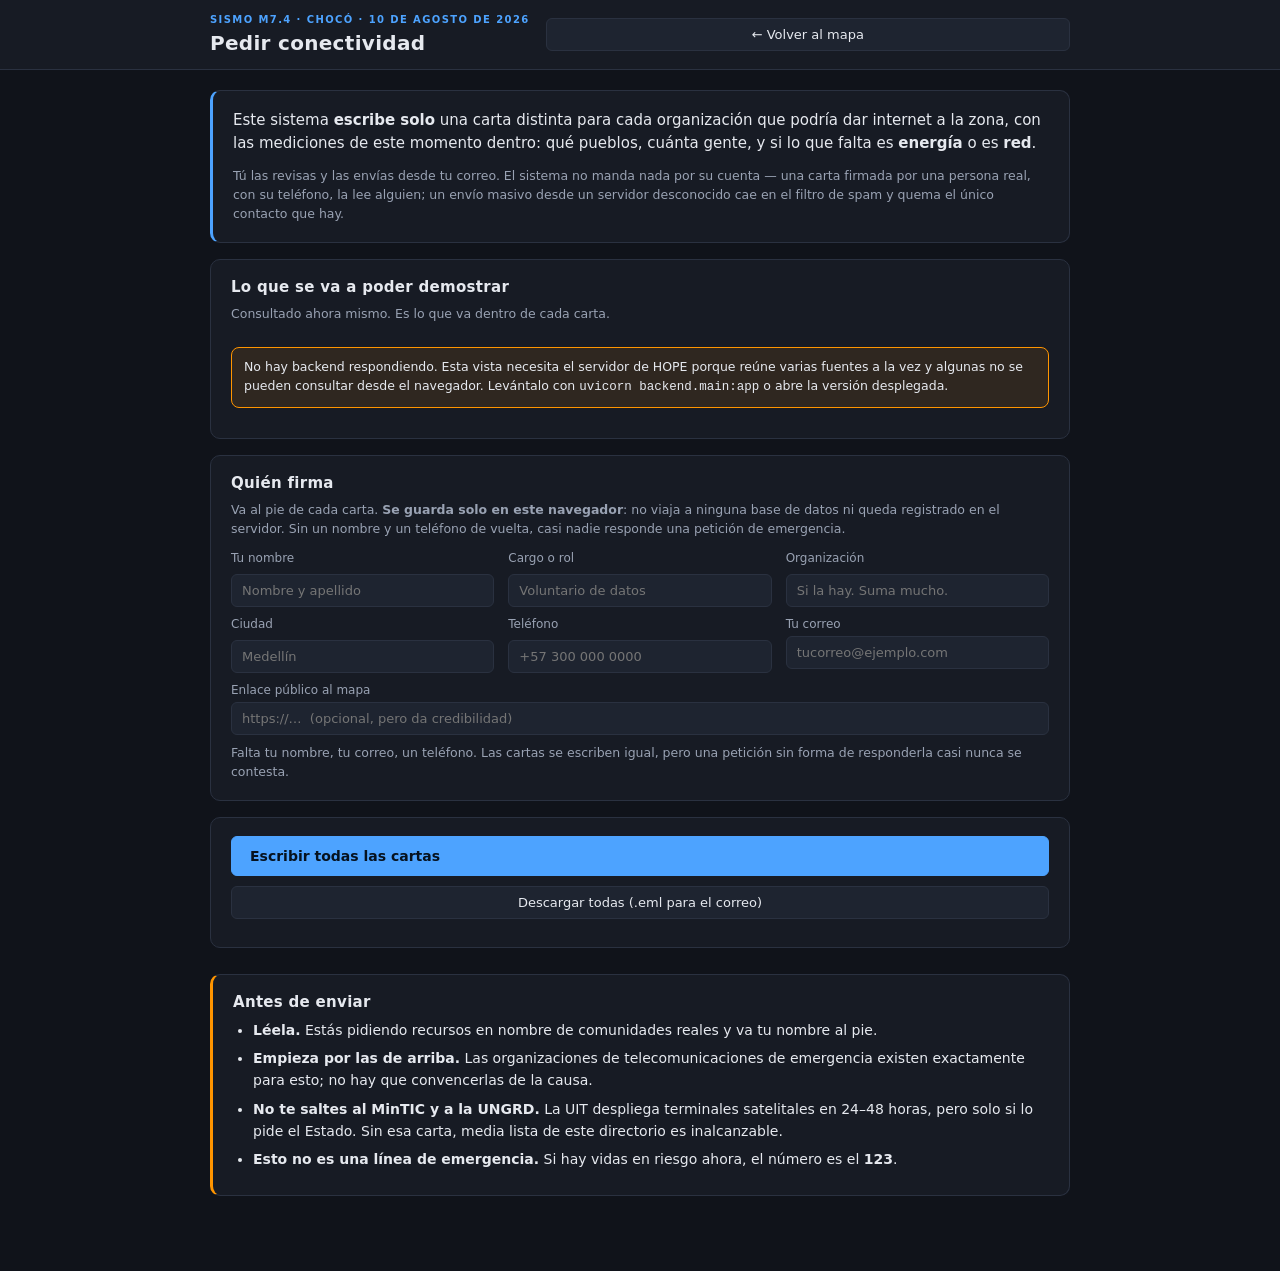
==== web/enlaces.html @ f018410a "Del departamento al pueblo: 23 zonas que nadie habia medido La granularidad maxima era el departamen" ====
<!DOCTYPE html>
<html lang="es">
<head>
  <meta charset="utf-8" />
  <meta name="viewport" content="width=device-width, initial-scale=1" />
  <title>HOPE — Pedir conectividad · Sismo M7.4 Chocó</title>
  <meta name="description" content="Redacta automáticamente las peticiones de internet de emergencia a operadores, satélite y organismos humanitarios, con los datos medidos del sismo dentro." />
  <link rel="stylesheet" href="style.css" />
  <link rel="stylesheet" href="enlaces.css" />
</head>
<body class="pagina-enlaces">

<header class="cabecera">
  <div class="cabecera-in">
    <div>
      <p class="sobrelinea">SISMO M7.4 · CHOCÓ · 10 DE AGOSTO DE 2026</p>
      <h1>Pedir conectividad</h1>
    </div>
    <a class="btn btn-sec" href="index.html">← Volver al mapa</a>
  </div>
</header>

<main class="envoltura">

  <!-- ═══ Qué es esto, en una frase ═══ -->
  <section class="tarjeta intro">
    <p class="grande">Este sistema <strong>escribe solo</strong> una carta distinta
      para cada organización que podría dar internet a la zona, con las
      mediciones de este momento dentro: qué pueblos, cuánta gente, y si lo que
      falta es <strong>energía</strong> o es <strong>red</strong>.</p>
    <p class="hint">Tú las revisas y las envías desde tu correo. El sistema no
      manda nada por su cuenta — una carta firmada por una persona real, con su
      teléfono, la lee alguien; un envío masivo desde un servidor desconocido
      cae en el filtro de spam y quema el único contacto que hay.</p>
  </section>

  <!-- ═══ La evidencia en vivo ═══ -->
  <section class="tarjeta">
    <h2>Lo que se va a poder demostrar</h2>
    <p class="hint">Consultado ahora mismo. Es lo que va dentro de cada carta.</p>
    <div id="evidencia" class="evidencia">
      <p class="cargando">Midiendo…</p>
    </div>
    <div id="evidencia-fallos"></div>
  </section>

  <!-- ═══ Quién firma ═══ -->
  <section class="tarjeta">
    <h2>Quién firma</h2>
    <p class="hint">Va al pie de cada carta. <strong>Se guarda solo en este
      navegador</strong>: no viaja a ninguna base de datos ni queda registrado en
      el servidor. Sin un nombre y un teléfono de vuelta, casi nadie responde
      una petición de emergencia.</p>
    <form id="form-remitente" class="rejilla">
      <label>Tu nombre <input name="nombre" type="text" maxlength="120" placeholder="Nombre y apellido" /></label>
      <label>Cargo o rol <input name="cargo" type="text" maxlength="120" placeholder="Voluntario de datos" /></label>
      <label>Organización <input name="organizacion" type="text" maxlength="160" placeholder="Si la hay. Suma mucho." /></label>
      <label>Ciudad <input name="ciudad" type="text" maxlength="120" placeholder="Medellín" /></label>
      <label>Teléfono <input name="telefono" type="text" maxlength="60" placeholder="+57 300 000 0000" /></label>
      <label>Tu correo <input name="correo" type="email" maxlength="160" placeholder="tucorreo@ejemplo.com" /></label>
      <label class="ancho">Enlace público al mapa
        <input name="url_mapa" type="url" maxlength="300" placeholder="https://…  (opcional, pero da credibilidad)" />
      </label>
    </form>
    <p class="hint" id="aviso-firma"></p>
  </section>

  <!-- ═══ Acciones ═══ -->
  <section class="tarjeta acciones-barra">
    <button id="btn-generar" class="btn btn-primario btn-grande">
      Escribir todas las cartas
    </button>
    <button id="btn-zip" class="btn btn-sec" disabled>
      Descargar todas (.eml para el correo)
    </button>
    <p class="hint" id="estado-generar"></p>
  </section>

  <!-- ═══ Las cartas, por grupo ═══ -->
  <div id="grupos"></div>

  <section class="tarjeta nota-final">
    <h2>Antes de enviar</h2>
    <ul>
      <li><strong>Léela.</strong> Estás pidiendo recursos en nombre de
        comunidades reales y va tu nombre al pie.</li>
      <li><strong>Empieza por las de arriba.</strong> Las organizaciones de
        telecomunicaciones de emergencia existen exactamente para esto; no hay
        que convencerlas de la causa.</li>
      <li><strong>No te saltes al MinTIC y a la UNGRD.</strong> La UIT despliega
        terminales satelitales en 24–48 horas, pero solo si lo pide el Estado.
        Sin esa carta, media lista de este directorio es inalcanzable.</li>
      <li><strong>Esto no es una línea de emergencia.</strong> Si hay vidas en
        riesgo ahora, el número es el <strong>123</strong>.</li>
    </ul>
  </section>

</main>

<div id="toast" class="toast" hidden></div>

<script src="enlaces.js"></script>
</body>
</html>
---- web/style.css ----
:root {
  --bg: #10131a;
  --bg-2: #171b24;
  --bg-3: #1e2430;
  --linea: #2a3140;
  --texto: #e6e9ef;
  --texto-2: #99a2b3;
  --acento: #4da3ff;
  --critica: #ff3b30;
  --alta: #ff9500;
  --media: #ffd60a;
  --baja: #34c759;
  --peligro: #ff453a;
  --panel-w: 380px;
}

* { box-sizing: border-box; }

html, body {
  margin: 0;
  height: 100%;
  font-family: system-ui, -apple-system, "Segoe UI", Roboto, sans-serif;
  font-size: 14px;
  background: var(--bg);
  color: var(--texto);
}

#mapa {
  position: absolute;
  inset: 0 0 0 var(--panel-w);
  background: var(--bg);
}
body.panel-plegado #mapa { left: 0; }
body.modo-agregar #mapa { cursor: crosshair; }

/* ── Panel ───────────────────────────────────────────────── */
#panel {
  position: absolute;
  top: 0; left: 0; bottom: 0;
  width: var(--panel-w);
  background: var(--bg-2);
  border-right: 1px solid var(--linea);
  display: flex;
  flex-direction: column;
  z-index: 1000;
  transition: transform .18s ease;
}
body.panel-plegado #panel { transform: translateX(calc(-1 * var(--panel-w) + 26px)); }
body.panel-plegado .panel-body,
body.panel-plegado .panel-head h1 { opacity: 0; pointer-events: none; }

.panel-head {
  display: flex;
  align-items: center;
  justify-content: space-between;
  padding: 14px 12px 12px 16px;
  border-bottom: 1px solid var(--linea);
  flex: 0 0 auto;
}
.panel-head h1 { font-size: 17px; margin: 0; letter-spacing: .5px; transition: opacity .18s; }
.panel-head h1 .sub { font-size: 11px; color: var(--texto-2); font-weight: 400; letter-spacing: 0; }
#btn-plegar {
  background: var(--bg-3); color: var(--texto-2); border: 1px solid var(--linea);
  border-radius: 6px; width: 24px; height: 24px; cursor: pointer; line-height: 1;
}
#btn-plegar:hover { color: var(--texto); }
body.panel-plegado #btn-plegar { transform: rotate(180deg); }
#btn-ayuda {
  background: transparent; color: var(--texto-2); border: 1px solid var(--linea);
  border-radius: 50%; width: 24px; height: 24px; cursor: pointer; font-weight: 700;
  margin-left: auto;
}
#btn-ayuda:hover { color: var(--texto); border-color: var(--acento); }

.panel-body { overflow-y: auto; padding: 0 16px 24px; flex: 1 1 auto; transition: opacity .18s; }

.bloque { padding: 16px 0; border-bottom: 1px solid var(--linea); }
.bloque:last-child { border-bottom: 0; }
.bloque h2 { font-size: 11px; text-transform: uppercase; letter-spacing: 1px; color: var(--texto-2); margin: 0 0 10px; }
.bloque-head { display: flex; align-items: baseline; justify-content: space-between; }

/* ── Aviso de coordinación ───────────────────────────────── */
.aviso {
  margin-top: 14px;
  background: rgba(255, 149, 0, .1);
  border: 1px solid rgba(255, 149, 0, .35);
  border-left-width: 3px;
  border-radius: 6px;
  padding: 10px 12px;
  font-size: 12px;
  line-height: 1.5;
  color: #ffd9a8;
}
.aviso a { color: var(--acento); display: inline-block; margin-top: 4px; }
.aviso-inline {
  background: rgba(255, 149, 0, .1);
  border-left: 3px solid var(--alta);
  padding: 10px 12px; border-radius: 4px; font-size: 13px;
}

/* ── Ficha del evento ────────────────────────────────────── */
.ficha { margin: 0; display: grid; grid-template-columns: auto 1fr; gap: 5px 12px; font-size: 13px; }
.ficha dt { color: var(--texto-2); }
.ficha dd { margin: 0; text-align: right; font-variant-numeric: tabular-nums; }
.ficha dd.destacado { color: var(--critica); font-weight: 600; }
.fuente { font-size: 11px; color: var(--texto-2); margin: 10px 0 0; line-height: 1.5; }
.fuente a { color: var(--acento); }

/* ── Capas ───────────────────────────────────────────────── */
.capa {
  display: flex; align-items: center; gap: 9px;
  padding: 6px 0; font-size: 13px; cursor: pointer;
}
.capa input { accent-color: var(--acento); cursor: pointer; margin: 0; }
.capa .muestra { width: 14px; height: 14px; border-radius: 3px; flex: 0 0 auto; }
.capa .cuenta { margin-left: auto; color: var(--texto-2); font-size: 11px; font-variant-numeric: tabular-nums; }
.estado { font-size: 11px; color: var(--texto-2); margin-top: 8px; line-height: 1.5; }
.estado .err { color: var(--alta); }

/* ── Botones ─────────────────────────────────────────────── */
.btn {
  font: inherit; font-size: 13px; border-radius: 6px; padding: 8px 12px;
  cursor: pointer; border: 1px solid var(--linea); background: var(--bg-3);
  color: var(--texto); display: inline-flex; align-items: center; gap: 7px;
  justify-content: center;
}
.btn:hover { border-color: #3d4657; }
.btn-primario { background: var(--acento); border-color: var(--acento); color: #06121f; font-weight: 600; }
.btn-primario:hover { background: #6cb4ff; border-color: #6cb4ff; }
.btn-peligro { color: var(--peligro); border-color: rgba(255, 69, 58, .4); background: rgba(255, 69, 58, .08); }
.btn-sec { flex: 1 1 auto; }
#btn-nuevo { width: 100%; }
body.modo-agregar #btn-nuevo { background: var(--alta); border-color: var(--alta); }
.dot { width: 7px; height: 7px; border-radius: 50%; background: currentColor; }

.hint { font-size: 11px; color: var(--texto-2); margin: 8px 0 0; line-height: 1.5; }
.check { display: flex; align-items: center; gap: 8px; font-size: 12px; color: var(--texto-2); margin-top: 8px; cursor: pointer; }
.check input { accent-color: var(--acento); }

/* ── Filtros ─────────────────────────────────────────────── */
.filtros { display: grid; grid-template-columns: repeat(3, 1fr); gap: 8px; margin: 12px 0 10px; }
.filtros label, #form-reporte label { font-size: 11px; color: var(--texto-2); display: block; }
select, input[type="text"], input[type="number"], textarea {
  width: 100%; margin-top: 4px; font: inherit; font-size: 13px;
  background: var(--bg-3); color: var(--texto);
  border: 1px solid var(--linea); border-radius: 6px; padding: 6px 8px;
}
textarea { resize: vertical; }
select:focus, input:focus, textarea:focus { outline: 1px solid var(--acento); border-color: var(--acento); }

/* ── Lista de reportes ───────────────────────────────────── */
.lista { list-style: none; margin: 0; padding: 0; max-height: 320px; overflow-y: auto; }
.lista li {
  padding: 8px 10px; border: 1px solid var(--linea); border-radius: 6px;
  margin-bottom: 6px; cursor: pointer; background: var(--bg-3); font-size: 12px;
  border-left-width: 3px;
}
.lista li:hover { border-color: #3d4657; }
.lista .fila { display: flex; justify-content: space-between; gap: 8px; align-items: baseline; }
.lista .tit { font-weight: 600; color: var(--texto); }
.lista .met { color: var(--texto-2); font-size: 11px; }
.lista .desc {
  color: var(--texto-2); margin-top: 3px;
  display: -webkit-box; -webkit-line-clamp: 2; -webkit-box-orient: vertical; overflow: hidden;
}
.vacio { color: var(--texto-2); font-size: 12px; padding: 14px 0; text-align: center; }

.pill {
  background: var(--bg-3); border: 1px solid var(--linea); border-radius: 20px;
  padding: 1px 8px; font-size: 11px; color: var(--texto-2); font-variant-numeric: tabular-nums;
}
.badge { font-size: 10px; color: var(--texto-2); text-transform: uppercase; letter-spacing: .5px; }
.badge.api { color: var(--baja); }
.badge.local { color: var(--media); }

.acciones { display: grid; grid-template-columns: 1fr 1fr; gap: 8px; margin-top: 12px; }
.acciones .btn { white-space: nowrap; padding: 8px 6px; }
.acciones label.btn { grid-column: 1 / -1; }   /* importar ocupa la fila entera */

/* ── Acciones principales ────────────────────────────────── */
.acciones-principales { display: grid; gap: 8px; }
.orientacion {
  background: rgba(77, 163, 255, .08); border-left: 3px solid var(--acento);
  padding: 10px 12px; border-radius: 4px;
}
.orientacion h2 { margin-bottom: 4px; color: var(--texto); font-size: 13px; text-transform: none; letter-spacing: 0; }
.orientacion p { margin: 0; color: var(--texto-2); font-size: 12px; line-height: 1.45; }
.btn-grande {
  display: grid; grid-template-columns: auto 1fr; gap: 12px;
  align-items: center; text-align: left; padding: 12px 14px; width: 100%;
}
.btn-grande .ico { font-size: 22px; line-height: 1; }
.btn-grande b { display: block; font-size: 14px; }
.btn-grande small { display: block; color: var(--texto-2); font-size: 11px; margin-top: 2px; }
.btn-necesita { border-color: rgba(255, 59, 48, .5); background: rgba(255, 59, 48, .1); }
.btn-necesita:hover, .btn-necesita.activo { background: rgba(255, 59, 48, .22); border-color: var(--critica); }
.btn-aporta { border-color: rgba(52, 199, 89, .5); background: rgba(52, 199, 89, .1); }
.btn-aporta:hover, .btn-aporta.activo { background: rgba(52, 199, 89, .22); border-color: var(--baja); }
.btn-grande.activo small { color: var(--texto); }

.aviso.emergencia {
  background: rgba(255, 59, 48, .1);
  border-color: rgba(255, 59, 48, .4);
  color: #ffc9c5;
}

/* ── Guía para personas que llegan por primera vez ───────── */
.guia-rapida ol { list-style: none; padding: 0; margin: 0; display: grid; gap: 8px; }
.guia-rapida li { display: grid; grid-template-columns: 24px 1fr; gap: 8px; align-items: start; }
.guia-rapida li > span {
  width: 22px; height: 22px; border-radius: 50%; display: grid; place-items: center;
  background: var(--acento); color: #06121f; font-size: 12px; font-weight: 700;
}
.guia-rapida li p { margin: 2px 0 0; color: var(--texto-2); font-size: 12px; line-height: 1.4; }
.guia-rapida li strong { color: var(--texto); }

/* ── Resumen público ─────────────────────────────────────── */
.resumen { display: grid; gap: 4px; }
.res-fila {
  display: grid; grid-template-columns: 22px 1fr auto; gap: 8px; align-items: center;
  padding: 7px 9px; border-radius: 6px; background: var(--bg-3);
  border: 1px solid var(--linea); cursor: pointer; font-size: 13px;
}
.res-fila:hover { border-color: #3d4657; }
.res-ico { font-size: 14px; }
.res-num { color: var(--texto-2); font-size: 12px; font-variant-numeric: tabular-nums; }

.chips { display: flex; flex-wrap: wrap; gap: 6px; }
.chip {
  background: var(--bg-3); border: 1px solid var(--linea); border-radius: 20px;
  padding: 4px 10px; font-size: 12px;
}
.chip b { color: var(--baja); }

.badge.vivo { color: var(--baja); }
.badge.vivo::before { content: '● '; }
.badge.muerto { color: var(--peligro); }

/* ── Secciones plegables ─────────────────────────────────── */
.plegable summary {
  cursor: pointer; list-style: none; display: flex; align-items: center; gap: 6px;
}
.plegable summary::-webkit-details-marker { display: none; }
.plegable summary::before { content: '▸'; color: var(--texto-2); font-size: 10px; }
.plegable[open] summary::before { content: '▾'; }
.plegable summary h2 { margin: 0; }
.datos-tecnicos > .hint { margin: 12px 0 0; }
.sub-bloque { padding: 14px 0; border-bottom: 1px solid var(--linea); }
.sub-bloque:last-child { border-bottom: 0; padding-bottom: 0; }
.sub-bloque h3 { margin: 0 0 7px; font-size: 12px; color: var(--texto); }

.dos-col { display: grid; grid-template-columns: 1fr 1fr; gap: 10px; }

fieldset.privado {
  border: 1px solid var(--linea); border-radius: 8px; padding: 10px 12px 12px;
  margin: 14px 0 0; background: rgba(255, 149, 0, .05);
}
fieldset.privado legend { font-size: 11px; color: var(--texto-2); padding: 0 6px; }

.marca-aporte div {
  font-size: 19px; line-height: 1; text-align: center;
  filter: drop-shadow(0 0 3px #000) drop-shadow(0 0 6px #000);
  cursor: pointer;
}

/* ── Restaurar comunicación ──────────────────────────────── */
select.mini { width: auto; margin: 0; padding: 3px 6px; font-size: 11px; }

.prioridad .zona {
  padding: 7px 10px; border: 1px solid var(--linea); border-left-width: 3px;
  border-radius: 6px; margin-bottom: 6px; background: var(--bg-3);
  font-size: 12px; cursor: pointer;
}
.prioridad .zona:hover { border-color: #3d4657; }
.prioridad .fila { display: flex; justify-content: space-between; gap: 8px; align-items: baseline; }
.prioridad .tit { font-weight: 600; }
.prioridad .met { color: var(--texto-2); font-size: 11px; }
.hint.err { color: var(--alta); }
.energia { margin-top: 12px; }

/* Iconos pedagógicos (SVG en línea): wifi / wifi tachado / wifi con "?" para
   cortes de internet, rayo tachado para energía. Fondo oscuro fijo para que
   se lean igual sobre cualquier mapa base, claro u oscuro. */
.icono-glifo { pointer-events: none; }
.glifo-fondo {
  width: 100%; height: 100%; box-sizing: border-box;
  background: rgba(8, 11, 16, .62);
  border-radius: 50%;
  display: flex; align-items: center; justify-content: center;
  padding: 3px;
}
.marca-energia .glifo-fondo { border-radius: 7px; }
.muestra.glifo { display: inline-flex; width: 15px; height: 15px; flex: 0 0 auto; }
.muestra.glifo svg { overflow: visible; }

/* ── Leyenda ─────────────────────────────────────────────── */
.leyenda-fila { display: flex; align-items: center; gap: 8px; font-size: 12px; padding: 3px 0; color: var(--texto-2); }
.leyenda-fila .muestra { width: 13px; height: 13px; border-radius: 3px; flex: 0 0 auto; }
.leyenda-titulo { font-size: 11px; color: var(--texto-2); margin: 10px 0 4px; font-weight: 600; }
.escala-mmi { display: flex; height: 14px; border-radius: 3px; overflow: hidden; margin: 4px 0; }
.escala-mmi span { flex: 1; }
.escala-etiquetas { display: flex; justify-content: space-between; font-size: 10px; color: var(--texto-2); }

/* ── Modales ─────────────────────────────────────────────── */
.modal {
  position: fixed; inset: 0; background: rgba(6, 9, 14, .72);
  display: flex; align-items: center; justify-content: center; z-index: 2000; padding: 20px;
}
.modal[hidden] { display: none; }
.modal-caja {
  background: var(--bg-2); border: 1px solid var(--linea); border-radius: 10px;
  padding: 22px; width: min(460px, 100%); max-height: 88vh; overflow-y: auto;
}
.modal-caja h2 { margin: 0 0 4px; font-size: 16px; }
.modal-caja p { font-size: 13px; line-height: 1.55; color: var(--texto-2); }
.modal-caja p strong, .modal-caja li strong { color: var(--texto); }
.sobrelinea { color: var(--acento) !important; font-size: 10px !important; font-weight: 700; letter-spacing: 1px; margin: 0 0 6px !important; }
.bienvenida { width: min(440px, 100%); }
.pasos-bienvenida { display: grid; gap: 8px; margin: 18px 0 10px; }
.opcion-bienvenida {
  color: var(--texto); font: inherit; display: grid; grid-template-columns: auto 1fr; gap: 12px;
  align-items: center; text-align: left; padding: 12px; border-radius: 6px; cursor: pointer;
}
.opcion-bienvenida .ico { font-size: 22px; }
.opcion-bienvenida b, .opcion-bienvenida small { display: block; }
.opcion-bienvenida small { color: var(--texto-2); font-size: 11px; margin-top: 2px; line-height: 1.4; }
/* Mirar el mapa va primero y con el color de acento: es lo que hace la
   mayoría, y es lo que el mapa hace mejor. Reportar y aportar quedan como
   acciones deliberadas, no como el único camino de entrada. */
.opcion-bienvenida.mirar { border: 1px solid rgba(77, 163, 255, .6); background: rgba(77, 163, 255, .1); }
.opcion-bienvenida.necesita { border: 1px solid rgba(255, 59, 48, .6); background: rgba(255, 59, 48, .1); }
.opcion-bienvenida.aporta { border: 1px solid rgba(52, 199, 89, .6); background: rgba(52, 199, 89, .1); }
.opcion-bienvenida.necesita:hover { background: rgba(255, 59, 48, .22); }
.opcion-bienvenida.aporta:hover { background: rgba(52, 199, 89, .22); }
.bienvenida-acciones { margin-top: 14px; }
#form-reporte label { margin-top: 12px; }
.coords { font-size: 11px; color: var(--texto-2); font-variant-numeric: tabular-nums; margin: 0 0 4px; }
.pii { color: var(--alta); font-size: 10px; text-transform: uppercase; letter-spacing: .5px; }
.pub { color: #34c759; font-size: 10px; text-transform: uppercase; letter-spacing: .5px; }
.modal-acciones { display: flex; gap: 8px; margin-top: 20px; justify-content: flex-end; }
.lista-entrega { font-size: 13px; line-height: 1.6; color: var(--texto-2); padding-left: 18px; }
.lista-entrega li { margin-bottom: 8px; }

/* ── Toast ───────────────────────────────────────────────── */
.toast {
  position: fixed; bottom: 22px; left: 50%; transform: translateX(-50%);
  background: var(--bg-3); border: 1px solid var(--linea); border-radius: 8px;
  padding: 10px 16px; font-size: 13px; z-index: 3000; max-width: 70vw;
}
.toast[hidden] { display: none; }
.toast.err { border-color: rgba(255, 69, 58, .5); color: #ffb4ae; }

/* ── Elementos sobre el mapa ─────────────────────────────── */
.epicentro-icono { position: relative; }
.epicentro-icono .pulso {
  position: absolute; inset: 0; border-radius: 50%;
  border: 2px solid var(--critica); animation: pulso 2.4s ease-out infinite;
}
@keyframes pulso {
  0%   { transform: scale(.4); opacity: 1; }
  100% { transform: scale(2.6); opacity: 0; }
}
.epicentro-icono .nucleo {
  position: absolute; inset: 30%; border-radius: 50%;
  background: var(--critica); box-shadow: 0 0 10px rgba(255, 59, 48, .9);
}
@media (prefers-reduced-motion: reduce) {
  .epicentro-icono .pulso { animation: none; opacity: .5; transform: scale(1.6); }
}

.leaflet-popup-content-wrapper, .leaflet-popup-tip {
  background: var(--bg-2); color: var(--texto); border: 1px solid var(--linea);
}
.leaflet-popup-content { margin: 12px 14px; font-size: 13px; line-height: 1.55; }
.leaflet-popup-content h3 { margin: 0 0 6px; font-size: 14px; }
.leaflet-popup-content dl { display: grid; grid-template-columns: auto 1fr; gap: 3px 10px; margin: 6px 0 0; font-size: 12px; }
.leaflet-popup-content dt { color: var(--texto-2); }
.leaflet-popup-content dd { margin: 0; }
.leaflet-popup-content .no-verificado {
  color: var(--alta); font-size: 11px; display: block; margin-top: 6px;
}
.leaflet-popup-content .btn { margin-top: 10px; width: 100%; }
.leaflet-container a.leaflet-popup-close-button { color: var(--texto-2); }
.leaflet-bar a, .leaflet-control-layers {
  background: var(--bg-2); color: var(--texto); border-color: var(--linea);
}
.leaflet-bar a:hover { background: var(--bg-3); color: var(--texto); }
.leaflet-control-attribution {
  background: rgba(16, 19, 26, .82) !important; color: var(--texto-2) !important; font-size: 10px;
}
.leaflet-control-attribution a { color: var(--acento) !important; }
.etiqueta-ciudad {
  background: transparent; border: 0; box-shadow: none;
  font-size: 11px; font-weight: 600; color: #fff;
  text-shadow: 0 0 3px #000, 0 0 6px #000; white-space: nowrap;
}

/* ═══════════════════════════════════════════════════════════
   PULSO EN VIVO — la vista principal
   Se le da peso visual por encima de todo lo demás del panel:
   es lo que la gente viene a mirar.
   ═══════════════════════════════════════════════════════════ */

.bloque.vivo { padding-top: 4px; }

.pulso-titular {
  border-radius: 8px; padding: 10px 12px; margin-bottom: 12px;
  font-size: 13px; line-height: 1.45;
  border: 1px solid var(--linea); background: var(--bg-2);
}
.pulso-titular.alerta { border-color: var(--alta); background: rgba(255, 149, 0, .08); }
.pulso-titular.calma  { border-color: var(--baja); background: rgba(52, 199, 89, .07); }
/* «No sabemos» no es ni alerta ni calma, y tiene que verse distinto de las dos:
   pintarlo de verde miente y pintarlo de rojo inventa una emergencia. */
.pulso-titular.sinmedir { border-color: #c77dff; background: rgba(199, 125, 255, .08); }
.pulso-titular b { display: block; color: var(--texto); font-weight: 600; }

/* Cuenta de sondas en la fila del operador, donde iría el porcentaje. Ocupa el
   sitio del «s/d»: mejor un número real de aparatos que un guion. */
.op-sondas { font-variant-numeric: tabular-nums; font-size: 12px; white-space: nowrap; }
.op-sondas.viva  { color: var(--baja); }
.op-sondas.caida { color: var(--critica); }

/* Evidencia de sondas dentro de una tarjeta sin medición. El borde de color
   la separa del texto de la clase, que ahí dice "no sabemos": esto sí se sabe. */
.sondas-zona {
  margin: 8px 0 0; padding: 8px 10px; border-radius: 0 6px 6px 0;
  font-size: 12px; line-height: 1.5;
  border-left: 3px solid var(--linea); background: var(--bg-3);
}
.sondas-zona.viva  { border-left-color: var(--baja);     background: rgba(52, 199, 89, .08); }
.sondas-zona.caida { border-left-color: var(--critica);  background: rgba(255, 59, 48, .08); }
.sondas-zona.vacia { color: var(--texto-2); }
.sondas-zona .hint { display: block; margin-top: 4px; }

/* Lo que sigue sabiéndose por fuentes que no son IODA. Va en verde porque es
   lo único afirmativo de un panel que por lo demás dice "no sé". */
.respaldo-vivo {
  display: block; margin-top: 8px; padding: 8px 10px;
  border-left: 3px solid var(--baja); border-radius: 0 6px 6px 0;
  background: rgba(52, 199, 89, .08);
  font-size: 12px; line-height: 1.5; color: var(--texto);
}
.respaldo-vivo b { display: inline; font-weight: 600; }

/* El motivo técnico va a la vista y no escondido en la consola: es lo único
   que permite arreglar la causa en vez de adivinarla. */
.motivo-fallo {
  display: block; margin-top: 6px; font-family: ui-monospace, SFMono-Regular, Menlo, monospace;
  font-size: 11px; color: var(--texto-2); word-break: break-word;
}

/* La firma de apagón es el hallazgo más accionable del panel: si el troncal
   aguanta y el acceso no, hace falta energía, no fibra. Va destacada. */
.firma-energia, .firma-ciega {
  display: block; margin-top: 6px; padding-top: 6px;
  border-top: 1px dashed var(--linea);
  font-weight: 600; font-size: 12px; line-height: 1.45;
}
.firma-energia { color: var(--alta); }
.firma-ciega { color: #c77dff; }

/* ── La lección: por qué un apagón deja sin internet ─────────────────────
   Abierta por defecto. Sin entender esto, las tarjetas de arriba son ruido
   para cualquiera que no trabaje en redes. */

.leccion {
  margin: 14px 0 4px; border: 1px solid var(--linea); border-radius: 8px;
  background: var(--bg-3); overflow: hidden;
}
.leccion > summary {
  cursor: pointer; padding: 10px 12px; font-size: 12.5px; font-weight: 600;
  color: var(--texto); list-style: none;
}
.leccion > summary::-webkit-details-marker { display: none; }
.leccion > summary::before { content: '▸ '; color: var(--acento); }
.leccion[open] > summary::before { content: '▾ '; color: var(--acento); }
.leccion-cuerpo { padding: 0 12px 12px; }
.leccion-cuerpo > p { font-size: 12px; color: var(--texto-2); line-height: 1.55; margin: 0 0 10px; }
.leccion-clave {
  border-left: 3px solid var(--alta); padding: 8px 10px; margin: 10px 0 0 !important;
  background: rgba(255, 149, 0, .08); border-radius: 0 4px 4px 0;
  color: var(--texto) !important;
}

#diagrama-red { display: flex; flex-direction: column; gap: 10px; }
.escena { margin: 0; }
.escena figcaption {
  font-size: 11.5px; font-weight: 700; margin-bottom: 2px;
  text-transform: uppercase; letter-spacing: .5px;
}
.escena svg { display: block; max-width: 280px; }
.escena p { font-size: 11.5px; color: var(--texto-2); line-height: 1.5; margin: 2px 0 0; }
.escena p b { color: var(--texto); }

.pulso-zonas { display: flex; flex-direction: column; gap: 8px; }

.pulso-fila {
  border: 1px solid var(--linea); border-left: 3px solid var(--c, var(--linea));
  border-radius: 7px; padding: 9px 11px; background: var(--bg-2);
  cursor: pointer;
}
.pulso-fila:hover { border-color: var(--c, #3d4657); }
.pulso-fila header { display: flex; align-items: center; gap: 7px; }
.pulso-fila .ico { font-size: 14px; line-height: 1; }
.pulso-fila .nombre { font-size: 13px; font-weight: 600; }
.pulso-fila header .tend { margin-left: auto; }

/* El titular manda: es lo único que mucha gente va a leer. Por eso va más
   grande que el nombre del departamento y sin un número al lado que lo
   contamine. */
.titular-zona {
  font-size: 14px; font-weight: 600; color: var(--c, var(--texto));
  margin: 7px 0 0; line-height: 1.35;
}
.explica-zona { font-size: 12px; color: var(--texto-2); margin: 5px 0 0; line-height: 1.55; }

/* Qué mandar a la zona. Es la conclusión accionable y va destacada: alguien
   puede leer solo esto y ya sabe si el problema se resuelve con una planta
   eléctrica o con una cuadrilla de fibra. */
.que-falta {
  margin-top: 9px; padding: 8px 10px; border-radius: 6px;
  display: flex; flex-direction: column; gap: 3px;
}
.que-falta b { font-size: 11.5px; letter-spacing: .3px; }
.que-falta span { font-size: 11.5px; line-height: 1.5; opacity: .88; }
.que-falta.falta-energia { background: rgba(255, 159, 10, .12); color: #ffc266; }
.que-falta.falta-red     { background: rgba(255, 59, 48, .12);  color: #ff8c85; }

.detalle-zona { margin-top: 9px; }
.detalle-zona summary {
  cursor: pointer; font-size: 11px; color: var(--acento); list-style: none; padding: 3px 0;
}
.detalle-zona summary::-webkit-details-marker { display: none; }
.detalle-zona summary::before { content: '▸ '; }
.detalle-zona[open] summary::before { content: '▾ '; }

.barras { display: flex; flex-direction: column; gap: 3px; margin: 7px 0 5px; }
.barra { display: flex; align-items: center; gap: 8px; }
.barra .rot {
  font-size: 10px; color: var(--texto-2); width: 48px; flex: none;
  text-transform: uppercase; letter-spacing: .4px;
}
.chispa { flex: 1; height: 18px; min-width: 40px; }
.barra .delta {
  font-size: 12px; font-variant-numeric: tabular-nums; font-weight: 600;
  width: 58px; text-align: right; flex: none; color: var(--texto-2);
}
.delta.mal  { color: var(--critica); }
.delta.ojo  { color: var(--media); }
.delta.bien { color: var(--baja); }

.tend {
  font-size: 10px; padding: 1px 5px; border-radius: 3px;
  background: var(--bg-3); color: var(--texto-2); white-space: nowrap;
}
.tend.mal  { color: var(--critica); background: rgba(255, 59, 48, .12); font-weight: 600; }
.tend.bien { color: var(--baja); background: rgba(52, 199, 89, .12); }

.pulso-fila .diag { font-size: 11.5px; color: var(--texto-2); margin: 4px 0 0; line-height: 1.5; }
.pulso-fila .accion {
  font-size: 11.5px; margin: 6px 0 0; line-height: 1.5;
  padding: 6px 8px; border-radius: 5px;
}
/* Dos acciones distintas, dos colores distintos: mandar una planta eléctrica
   no es lo mismo que mandar una cuadrilla de fibra, y el panel no debe dejar
   que se confundan de un vistazo. */
.accion.falta-energia { background: rgba(255, 159, 10, .1); color: #ffc266; }
.accion.falta-red     { background: rgba(255, 59, 48, .1);  color: #ff8c85; }

/* Enviar el parte es la acción que saca los datos de esta pestaña y los pone
   donde sirven. Va con el peso visual de una acción principal. */
.parte-acciones { display: flex; gap: 6px; margin-top: 14px; }
.parte-acciones .btn { flex: 1 1 auto; }

.parte-texto {
  width: 100%; background: var(--bg); border: 1px solid var(--linea);
  border-radius: 6px; padding: 12px;
  font-family: ui-monospace, "Cascadia Code", Consolas, monospace;
  font-size: 11.5px; line-height: 1.5; color: var(--texto);
  white-space: pre; overflow: auto; margin: 10px 0 0; resize: vertical;
  max-height: 46vh;
}
#parte-ayuda.destacado {
  color: var(--media); border-left: 2px solid var(--media); padding-left: 8px;
}

/* ── Daños reportados: el bloque que va primero ─────────────────────────── */

.impacto-nacional {
  background: rgba(201, 42, 42, .12); border: 1px solid rgba(201, 42, 42, .5);
  border-left-width: 3px; border-radius: 6px; padding: 10px 12px; margin-bottom: 10px;
}
.impacto-nacional b { display: block; font-size: 15px; color: #ff8c85; }
.impacto-nacional span { font-size: 11.5px; color: var(--texto-2); line-height: 1.5; }

.fila-impacto {
  display: flex; align-items: center; gap: 8px; padding: 6px 0;
  border-bottom: 1px solid var(--linea); font-size: 12.5px; cursor: pointer;
}
.fila-impacto:last-of-type { border-bottom: 0; }
.fila-impacto:hover .nom { color: #fff; }
.fila-impacto .punto { width: 9px; height: 9px; border-radius: 50%; flex: none; }
.fila-impacto .nom { flex: 1; overflow: hidden; text-overflow: ellipsis; white-space: nowrap; }
.fila-impacto .cif {
  font-variant-numeric: tabular-nums; font-weight: 700; color: #ff8c85; flex: none;
}

/* Chapa sobre el mapa: la cifra tiene que leerse SIN abrir el popup, porque el
   mapa se mira de un vistazo y a menudo desde un celular. */
.marca-impacto { background: none; border: 0; }
.chapa {
  /* Flota POR ENCIMA del punto. Los iconos de luz e internet llevan su
     nombre debajo, asi que separandolos en vertical dejan de pisarse. */
  transform: translate(-50%, -170%);
  background: var(--c); color: #fff; border: 1.5px solid #fff;
  border-radius: 5px; padding: 3px 7px; white-space: nowrap;
  box-shadow: 0 2px 6px rgba(0, 0, 0, .5); text-align: center; line-height: 1.2;
}
.chapa b { display: block; font-size: 11.5px; }
.chapa span { display: block; font-size: 10.5px; opacity: .95; font-variant-numeric: tabular-nums; }

/* ── Iconos de estado sobre el mapa ──────────────────────────────────────
   El nombre va PEGADO al icono, no en un tooltip: un icono suelto obliga a
   pasar el cursor para saber de qué pueblo habla, y con el dedo en un celular
   eso no existe. La sombra de texto lo hace legible sobre cualquier mapa base. */

.marca-estado { background: none; border: 0; }
.marca-caja { position: relative; display: flex; align-items: center; justify-content: center; }
.marca-caja svg { filter: drop-shadow(0 1px 3px rgba(0, 0, 0, .55)); }
.marca-texto {
  position: absolute; left: 50%; top: 100%; transform: translateX(-50%);
  margin-top: 1px; white-space: nowrap;
  font-size: 11px; font-weight: 700; color: #fff;
  text-shadow: 0 0 3px #000, 0 0 6px #000, 0 1px 2px #000;
  pointer-events: none;
}

/* ── Panel: municipios que perdieron luz ─────────────────────────────── */

.luz-municipios { display: flex; flex-direction: column; gap: 3px; margin-top: 8px; }
.fila-luz { display: flex; align-items: center; gap: 8px; font-size: 12.5px; }
.ico-mini { flex: none; display: flex; line-height: 0; }
.fila-luz .nom { flex: 1; overflow: hidden; text-overflow: ellipsis; white-space: nowrap; }
.fila-luz .cambio {
  font-variant-numeric: tabular-nums; font-weight: 700; color: #ff9f0a;
}
.fila-luz .frag {
  font-size: 9.5px; text-transform: uppercase; letter-spacing: .4px;
  color: var(--texto-2); border: 1px solid var(--linea);
  border-radius: 3px; padding: 0 4px;
}

/* Los puntos ciegos llevan el morado de «no sabemos», el mismo que su icono en
   el mapa. Es la única forma de que la lista y el mapa se lean como una cosa. */
.titular-ciegos {
  background: rgba(156, 54, 181, .13);
  border-left: 3px solid #9c36b5;
  border-radius: 0 6px 6px 0;
  padding: 9px 11px;
  margin: 4px 0 10px;
  font-size: 12.5px;
  line-height: 1.55;
}

.popup-necesita {
  margin-top: 8px;
  padding: 7px 9px;
  background: rgba(77, 163, 255, .12);
  border-left: 2px solid var(--acento);
  border-radius: 0 5px 5px 0;
  font-size: 12px;
  line-height: 1.5;
}

/* Sacar los datos de la pantalla es el objetivo del proyecto, así que el botón
   que lleva a pedir conectividad se ve tan importante como el del informe. */
.btn-pedir {
  background: #7048e8;
  border: 1px solid #845ef7;
  color: #fff;
  text-decoration: none;
  text-align: center;
  display: flex;
  align-items: center;
  justify-content: center;
}
.btn-pedir:hover { background: #845ef7; }

.estado-llave { font-size: 11.5px; margin: 8px 0; line-height: 1.5; }
.llave-ok { color: var(--baja); }
.llave-falta { color: var(--media); }
.btn-enlace {
  background: none; border: 0; padding: 0; font: inherit; font-size: 11.5px;
  color: var(--acento); cursor: pointer; text-decoration: underline;
}

.explicador { margin-top: 12px; }
.explicador summary {
  cursor: pointer; font-size: 11px; color: var(--acento);
  list-style: none; padding: 4px 0;
}
.explicador summary::-webkit-details-marker { display: none; }
.explicador summary::before { content: '▸ '; }
.explicador[open] summary::before { content: '▾ '; }
.explicador p, .explicador li { font-size: 11.5px; color: var(--texto-2); line-height: 1.55; }
.explicador p { margin: 8px 0 0; }
.explicador-lista { margin: 6px 0 0; padding-left: 18px; }
.explicador-lista li { margin-bottom: 4px; }
.explicador .clave {
  border-left: 2px solid var(--alta); padding-left: 9px; color: var(--texto);
}

/* ── Operadores ─────────────────────────────────────────── */

.operadores { display: flex; flex-direction: column; gap: 2px; }
.op-fila { display: flex; align-items: center; gap: 8px; padding: 3px 0; }
.op-punto { width: 7px; height: 7px; border-radius: 50%; flex: none; }
.op-nombre { font-size: 12px; width: 116px; flex: none; overflow: hidden; text-overflow: ellipsis; white-space: nowrap; }
.op-fila .chispa { height: 15px; }
.op-fila .delta { font-size: 11px; width: 50px; text-align: right; flex: none; font-variant-numeric: tabular-nums; }

/* ── Luces nocturnas ────────────────────────────────────── */

.luces-botones { display: flex; flex-wrap: wrap; gap: 6px; margin: 8px 0; }
.luz-btn {
  flex: 1 1 calc(50% - 3px); display: flex; flex-direction: column;
  align-items: flex-start; gap: 1px; padding: 7px 9px; font-size: 11.5px;
}
.luz-btn small { color: var(--texto-2); font-size: 10px; font-variant-numeric: tabular-nums; }
.luz-btn.activo { border-color: var(--media); color: var(--media); background: rgba(255, 214, 10, .08); }
.luz-btn.pendiente { opacity: .42; cursor: not-allowed; }
.aviso-nubes { border-left: 2px solid var(--media); padding-left: 9px; }

/* El rezago de XM va como sello, no como nota al pie: una cifra de anteayer
   presentada como si fuera de ahora es la forma más fácil de que alguien
   tome una decisión con datos vencidos. */
.sello-rezago {
  display: inline-block; margin-bottom: 8px; padding: 3px 8px;
  border-radius: 4px; font-size: 10.5px; font-weight: 600;
  background: var(--bg-3); color: var(--texto-2); border: 1px solid var(--linea);
}
.sello-rezago.viejo { color: var(--alta); border-color: var(--alta); }

/* ── Responsive ──────────────────────────────────────────── */
@media (max-width: 780px) {
  :root { --panel-w: 100%; }
  #mapa { inset: 0; }
  #panel { max-height: 55vh; bottom: 0; top: auto; border-right: 0; border-top: 1px solid var(--linea); }
  body.panel-plegado #panel { transform: translateY(calc(100% - 48px)); }
  body.panel-plegado #btn-plegar { transform: rotate(90deg); }
  /* Con el dedo se falla más que con mouse: objetivo de toque más grande
     que el de escritorio (24px), acercándolo al mínimo recomendado (~44px). */
  #btn-plegar { transform: rotate(-90deg); width: 40px; height: 40px; }
  .modal-acciones .btn { min-height: 44px; }
  .capa { padding: 10px 0; }
}
---- web/enlaces.css ----
/* ===========================================================================
   HOPE — sala de enlaces. Estilos propios de enlaces.html.
   Reutiliza las variables de style.css (:root) para no tener dos paletas.
   =========================================================================== */

body.pagina-enlaces {
  height: auto;
  min-height: 100%;
  overflow-y: auto;
  background: var(--bg);
}

.cabecera {
  position: sticky;
  top: 0;
  z-index: 10;
  background: var(--bg-2);
  border-bottom: 1px solid var(--linea);
}
.cabecera-in {
  max-width: 900px;
  margin: 0 auto;
  padding: 14px 20px;
  display: flex;
  align-items: center;
  justify-content: space-between;
  gap: 16px;
}
.cabecera h1 { font-size: 20px; margin: 2px 0 0; letter-spacing: .3px; }
.cabecera .sobrelinea {
  margin: 0; font-size: 10px; letter-spacing: 1.4px;
  color: var(--texto-2); text-transform: uppercase;
}
.cabecera a { text-decoration: none; white-space: nowrap; }

.envoltura { max-width: 900px; margin: 0 auto; padding: 20px 20px 60px; }

.tarjeta {
  background: var(--bg-2);
  border: 1px solid var(--linea);
  border-radius: 10px;
  padding: 18px 20px;
  margin-bottom: 16px;
}
.tarjeta h2 { font-size: 15px; margin: 0 0 6px; letter-spacing: .3px; }
.tarjeta .grande { font-size: 15px; line-height: 1.55; margin: 0 0 10px; }
.tarjeta .hint { color: var(--texto-2); font-size: 12.5px; line-height: 1.55; margin: 8px 0 0; }
.tarjeta ul { margin: 8px 0 0; padding-left: 20px; line-height: 1.6; }
.tarjeta ul li { margin-bottom: 6px; }

.intro { border-left: 3px solid var(--acento); }

/* ── Evidencia en vivo ───────────────────────────────────── */
.evidencia { display: grid; grid-template-columns: repeat(auto-fit, minmax(150px, 1fr)); gap: 10px; margin-top: 12px; }
.cifra {
  background: var(--bg-3);
  border: 1px solid var(--linea);
  border-radius: 8px;
  padding: 12px 14px;
}
.cifra b { display: block; font-size: 24px; line-height: 1.1; font-variant-numeric: tabular-nums; }
.cifra span { display: block; font-size: 11.5px; color: var(--texto-2); margin-top: 5px; line-height: 1.4; }
.cifra.alarma { border-color: var(--critica); }
.cifra.alarma b { color: var(--critica); }
.cifra.aviso { border-color: var(--alta); }
.cifra.aviso b { color: var(--alta); }
.cargando { color: var(--texto-2); font-style: italic; }

.fallo {
  background: rgba(255, 149, 0, .1);
  border: 1px solid var(--alta);
  border-radius: 8px;
  padding: 10px 12px;
  margin-top: 12px;
  font-size: 12.5px;
  line-height: 1.5;
}

/* ── Formulario del remitente ────────────────────────────── */
.rejilla {
  display: grid;
  grid-template-columns: repeat(auto-fit, minmax(220px, 1fr));
  gap: 10px 14px;
  margin-top: 12px;
}
.rejilla label { display: flex; flex-direction: column; gap: 5px; font-size: 12px; color: var(--texto-2); }
.rejilla label.ancho { grid-column: 1 / -1; }
.rejilla input {
  background: var(--bg-3);
  border: 1px solid var(--linea);
  border-radius: 6px;
  color: var(--texto);
  padding: 8px 10px;
  font: inherit;
  font-size: 13px;
}
.rejilla input:focus { outline: 2px solid var(--acento); outline-offset: -1px; }

/* ── Barra de acciones ───────────────────────────────────── */
.acciones-barra { display: flex; flex-wrap: wrap; align-items: center; gap: 10px; }
.acciones-barra .hint { flex-basis: 100%; margin: 0; }
.btn-grande { font-size: 14px; padding: 11px 18px; }

/* ── Grupos y destinatarios ──────────────────────────────── */
.grupo-titulo {
  margin: 26px 0 4px;
  font-size: 15px;
  letter-spacing: .3px;
}
.grupo-porque {
  color: var(--texto-2);
  font-size: 12.5px;
  line-height: 1.55;
  margin: 0 0 12px;
  max-width: 74ch;
}

.dest {
  background: var(--bg-2);
  border: 1px solid var(--linea);
  border-radius: 10px;
  margin-bottom: 10px;
  overflow: hidden;
}
.dest-head {
  display: flex;
  align-items: flex-start;
  gap: 12px;
  padding: 14px 16px;
  cursor: pointer;
}
.dest-head:hover { background: var(--bg-3); }
.dest-head h3 { margin: 0 0 3px; font-size: 14px; font-weight: 600; }
.dest-head .canal { font-size: 12px; color: var(--texto-2); word-break: break-all; }
.dest-head .crece { flex: 1; min-width: 0; }

.etq {
  display: inline-block;
  font-size: 10px;
  letter-spacing: .7px;
  text-transform: uppercase;
  padding: 2px 7px;
  border-radius: 999px;
  border: 1px solid currentColor;
  white-space: nowrap;
  margin-left: 6px;
}
.etq.ok { color: var(--baja); }
.etq.dudosa { color: var(--alta); }
.etq.via { color: #c77dff; }

.dest-clave {
  background: rgba(199, 125, 255, .09);
  border-left: 2px solid #c77dff;
  padding: 10px 14px;
  font-size: 12.5px;
  line-height: 1.55;
  margin: 0 16px 12px;
  border-radius: 0 6px 6px 0;
}
.dest-cuerpo { padding: 0 16px 16px; border-top: 1px solid var(--linea); }
.dest-cuerpo p.hint:first-child { margin-top: 12px; }

.carta-texto {
  width: 100%;
  background: var(--bg);
  color: var(--texto);
  border: 1px solid var(--linea);
  border-radius: 8px;
  padding: 12px;
  font-family: ui-monospace, SFMono-Regular, Menlo, Consolas, monospace;
  font-size: 12px;
  line-height: 1.5;
  resize: vertical;
  min-height: 260px;
}
.carta-acciones { display: flex; flex-wrap: wrap; gap: 8px; margin-top: 10px; }

.marca-estado { margin-left: auto; display: flex; align-items: center; gap: 6px; }
.marca-estado select {
  background: var(--bg-3);
  border: 1px solid var(--linea);
  border-radius: 6px;
  color: var(--texto);
  font: inherit;
  font-size: 12px;
  padding: 5px 8px;
}
.dest[data-marca="enviado"]   { border-color: var(--acento); }
.dest[data-marca="respondio"] { border-color: var(--baja); }
.dest[data-marca="comprometio"] { border-color: var(--baja); box-shadow: 0 0 0 1px var(--baja) inset; }

.nota-final { border-left: 3px solid var(--alta); margin-top: 26px; }

@media (max-width: 620px) {
  .cabecera-in { flex-direction: column; align-items: flex-start; gap: 10px; }
  .envoltura { padding: 16px 14px 50px; }
  .tarjeta { padding: 15px 16px; }
  .dest-head { flex-direction: column; gap: 8px; }
  .marca-estado { margin-left: 0; }
}
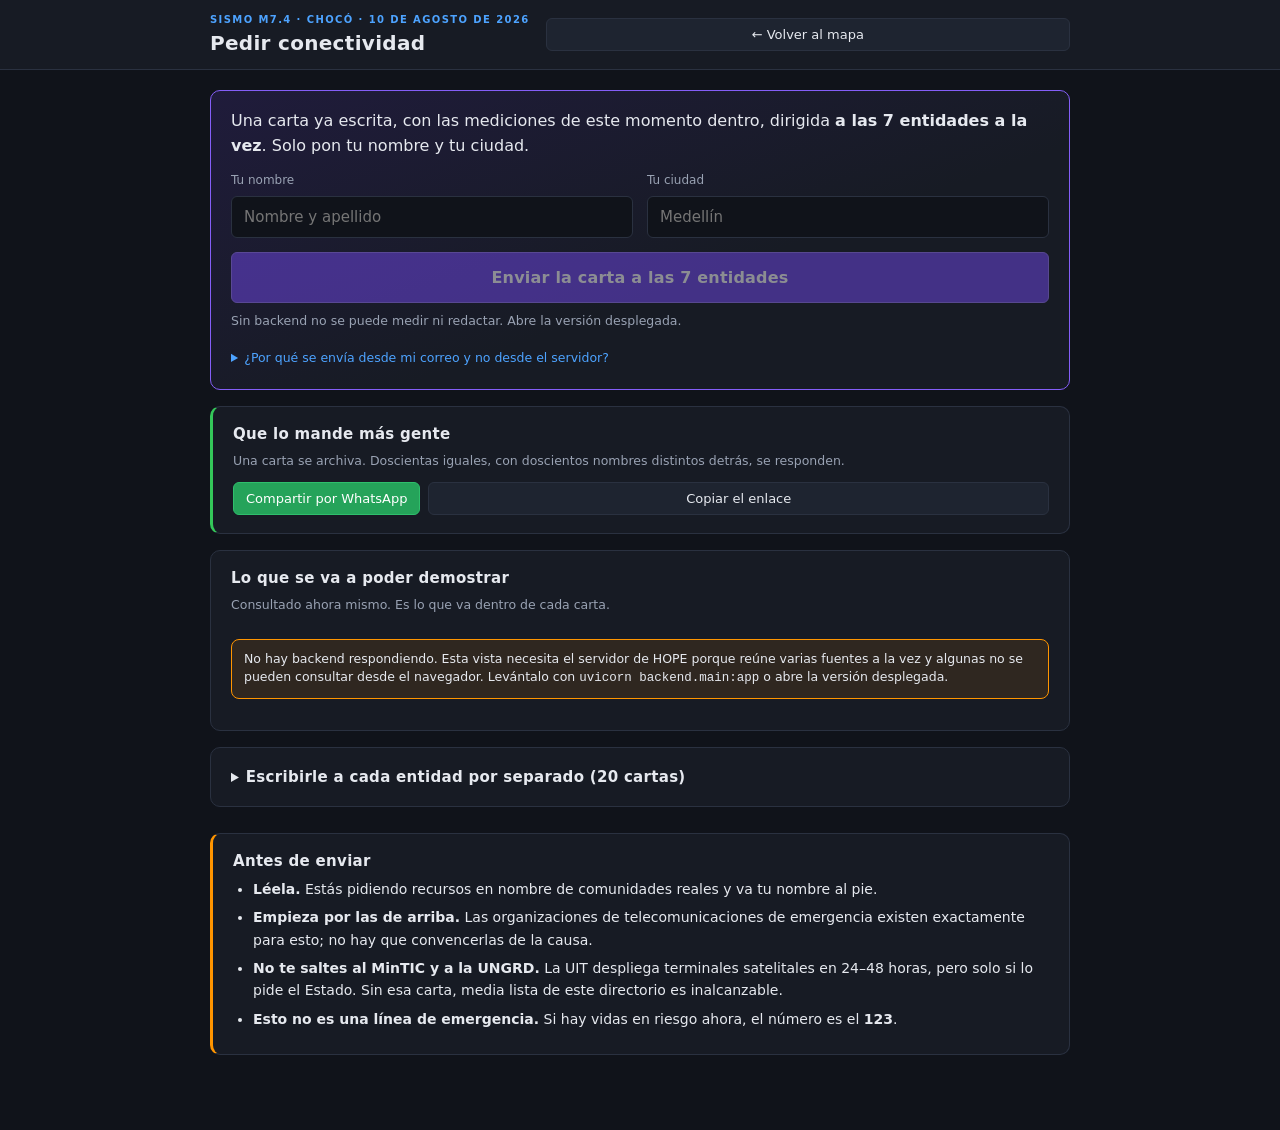
==== commit 94e7f886: "Un boton: la carta sale a las 7 entidades a la vez Las 20 cartas individuales sirven para hacerlo bi" ====
--- a/web/enlaces.html
+++ b/web/enlaces.html
@@ -22,16 +22,59 @@
 
 <main class="envoltura">
 
-  <!-- ═══ Qué es esto, en una frase ═══ -->
-  <section class="tarjeta intro">
-    <p class="grande">Este sistema <strong>escribe solo</strong> una carta distinta
-      para cada organización que podría dar internet a la zona, con las
-      mediciones de este momento dentro: qué pueblos, cuánta gente, y si lo que
-      falta es <strong>energía</strong> o es <strong>red</strong>.</p>
-    <p class="hint">Tú las revisas y las envías desde tu correo. El sistema no
-      manda nada por su cuenta — una carta firmada por una persona real, con su
-      teléfono, la lee alguien; un envío masivo desde un servidor desconocido
-      cae en el filtro de spam y quema el único contacto que hay.</p>
+  <!-- ═══════════════════════════════════════════════════════════════
+       ACCIÓN PRINCIPAL — un clic, una carta, todas las entidades.
+       Va primero y ocupa toda la pantalla a propósito: la mayoría de la
+       gente que entra aquí quiere empujar, no estudiar un directorio.
+       ═══════════════════════════════════════════════════════════════ -->
+  <section class="tarjeta campana">
+    <p class="grande">Una carta ya escrita, con las mediciones de este momento
+      dentro, dirigida <strong>a las 7 entidades a la vez</strong>. Solo pon tu
+      nombre y tu ciudad.</p>
+
+    <form id="form-express" class="rejilla-express">
+      <label>Tu nombre
+        <input name="nombre" type="text" maxlength="120" placeholder="Nombre y apellido" required />
+      </label>
+      <label>Tu ciudad
+        <input name="ciudad" type="text" maxlength="120" placeholder="Medellín" />
+      </label>
+    </form>
+
+    <button id="btn-enviar-todo" class="btn btn-enviar">
+      Enviar la carta a las 7 entidades
+    </button>
+
+    <p class="hint" id="estado-express">Se abre tu correo con todo puesto:
+      destinatarios, asunto y texto. Solo revisas y le das a enviar.</p>
+
+    <div id="lista-destinos-express" class="destinos-express"></div>
+
+    <details class="por-que-asi">
+      <summary>¿Por qué se envía desde mi correo y no desde el servidor?</summary>
+      <p>Porque es lo que <strong>funciona</strong>. Quinientos correos desde
+        quinientas direcciones reales de ciudadanos son presión: cada uno es una
+        persona identificable a la que hay que responder, y a un
+        <strong>derecho de petición</strong> el Estado colombiano tiene plazo
+        legal para contestar. Quinientos correos desde un servidor desconocido
+        son una sola regla de filtro de spam — y, con suerte, una lista negra
+        que después impide llegar a nadie.</p>
+      <p>Por eso la carta va como derecho de petición y con las 7 entidades
+        <strong>visibles entre sí</strong>: el MinTIC leyendo que la misma carta
+        le llegó a la UIT y a la Cruz Roja entiende que hay un expediente
+        abierto, no una queja suelta.</p>
+    </details>
+  </section>
+
+  <!-- ═══ Compartir: sin esto no hay campaña ═══ -->
+  <section class="tarjeta compartir-caja">
+    <h2>Que lo mande más gente</h2>
+    <p class="hint">Una carta se archiva. Doscientas iguales, con doscientos
+      nombres distintos detrás, se responden.</p>
+    <div class="compartir-botones">
+      <button id="btn-wa" class="btn btn-wa">Compartir por WhatsApp</button>
+      <button id="btn-copiar-link" class="btn btn-sec">Copiar el enlace</button>
+    </div>
   </section>
 
   <!-- ═══ La evidencia en vivo ═══ -->
@@ -44,8 +87,15 @@
     <div id="evidencia-fallos"></div>
   </section>
 
-  <!-- ═══ Quién firma ═══ -->
-  <section class="tarjeta">
+  <!-- ═══ A partir de aquí, para quien quiera hacerlo a fondo ═══ -->
+  <details class="tarjeta avanzado">
+    <summary><h2>Escribirle a cada entidad por separado (20 cartas)</h2></summary>
+    <p class="hint">Lo de arriba basta para empujar. Esto es para quien vaya a
+      hacer seguimiento: una carta distinta por organización, en su idioma y con
+      el argumento que le corresponde, incluidas las 13 que no publican correo
+      y hay que contactar por su formulario.</p>
+
+  <section class="sub-tarjeta">
     <h2>Quién firma</h2>
     <p class="hint">Va al pie de cada carta. <strong>Se guarda solo en este
       navegador</strong>: no viaja a ninguna base de datos ni queda registrado en
@@ -66,9 +116,9 @@
   </section>
 
   <!-- ═══ Acciones ═══ -->
-  <section class="tarjeta acciones-barra">
+  <section class="sub-tarjeta acciones-barra">
     <button id="btn-generar" class="btn btn-primario btn-grande">
-      Escribir todas las cartas
+      Escribir las 20 cartas
     </button>
     <button id="btn-zip" class="btn btn-sec" disabled>
       Descargar todas (.eml para el correo)
@@ -78,6 +128,7 @@
 
   <!-- ═══ Las cartas, por grupo ═══ -->
   <div id="grupos"></div>
+  </details>
 
   <section class="tarjeta nota-final">
     <h2>Antes de enviar</h2>
--- a/web/enlaces.css
+++ b/web/enlaces.css
@@ -49,6 +49,85 @@
 .tarjeta ul li { margin-bottom: 6px; }
 
 .intro { border-left: 3px solid var(--acento); }
+
+/* ── Acción principal: un clic, todas las entidades ──────── */
+.campana {
+  border: 1px solid #845ef7;
+  background: linear-gradient(160deg, rgba(112, 72, 232, .16), var(--bg-2) 60%);
+}
+.campana .grande { font-size: 16px; }
+
+.rejilla-express {
+  display: grid;
+  grid-template-columns: repeat(auto-fit, minmax(200px, 1fr));
+  gap: 10px 14px;
+  margin: 14px 0;
+}
+.rejilla-express label { display: flex; flex-direction: column; gap: 5px; font-size: 12px; color: var(--texto-2); }
+.rejilla-express input {
+  background: var(--bg);
+  border: 1px solid var(--linea);
+  border-radius: 6px;
+  color: var(--texto);
+  padding: 11px 12px;
+  font: inherit;
+  font-size: 15px;
+}
+.rejilla-express input:focus { outline: 2px solid #845ef7; outline-offset: -1px; }
+
+.btn-enviar {
+  width: 100%;
+  background: #7048e8;
+  border: 1px solid #9775fa;
+  color: #fff;
+  font-size: 16px;
+  font-weight: 600;
+  padding: 15px 20px;
+  letter-spacing: .2px;
+}
+.btn-enviar:hover:not(:disabled) { background: #845ef7; }
+.btn-enviar:disabled { opacity: .5; cursor: not-allowed; }
+
+.destinos-express { margin-top: 12px; }
+.destinos-lista { list-style: none; margin: 4px 0 0; padding: 0; }
+.destinos-lista li {
+  font-size: 12.5px; padding: 3px 0;
+  border-bottom: 1px solid var(--linea);
+}
+.destinos-lista li:last-child { border-bottom: 0; }
+.destinos-lista span { color: var(--texto-2); font-size: 11.5px; }
+
+.alternativas { margin-top: 14px; padding-top: 12px; border-top: 1px solid var(--linea); }
+
+.por-que-asi { margin-top: 14px; }
+.por-que-asi summary {
+  cursor: pointer; font-size: 12.5px; color: var(--acento);
+  padding: 6px 0; list-style: revert;
+}
+.por-que-asi p {
+  font-size: 12.5px; line-height: 1.6; color: var(--texto-2);
+  margin: 8px 0 0; max-width: 74ch;
+}
+
+/* ── Compartir ───────────────────────────────────────────── */
+.compartir-caja { border-left: 3px solid var(--baja); }
+.compartir-botones { display: flex; flex-wrap: wrap; gap: 8px; margin-top: 12px; }
+.btn-wa { background: #25a35a; border: 1px solid #2fbf6c; color: #fff; }
+.btn-wa:hover { background: #2fbf6c; }
+
+/* ── Lo avanzado, plegado ────────────────────────────────── */
+.avanzado > summary {
+  cursor: pointer;
+  list-style: revert;
+  padding: 2px 0;
+}
+.avanzado > summary h2 { display: inline; font-size: 15px; }
+.sub-tarjeta {
+  border-top: 1px solid var(--linea);
+  margin-top: 14px;
+  padding-top: 14px;
+}
+.sub-tarjeta h2 { font-size: 14px; margin: 0 0 6px; }
 
 /* ── Evidencia en vivo ───────────────────────────────────── */
 .evidencia { display: grid; grid-template-columns: repeat(auto-fit, minmax(150px, 1fr)); gap: 10px; margin-top: 12px; }
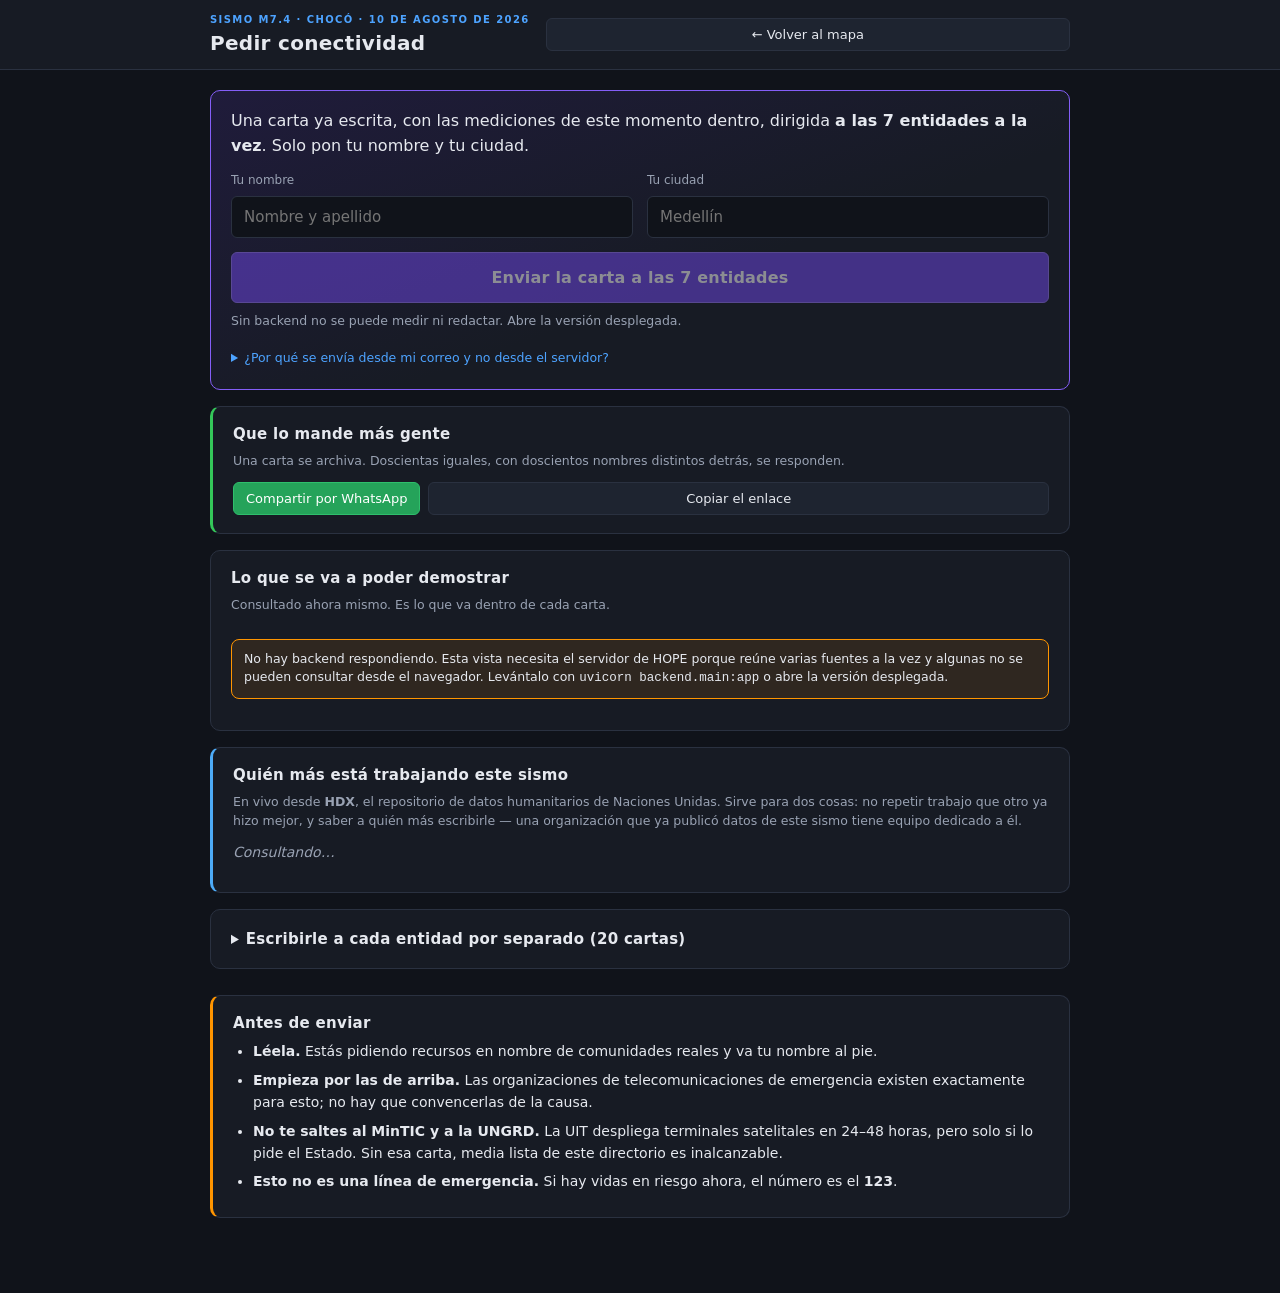
==== commit 55a356c0: "Dos fuentes nuevas: GDACS y HDX. Y el 403 que las escondia Buscadas y probadas seis fuentes externas" ====
--- a/web/enlaces.html
+++ b/web/enlaces.html
@@ -87,6 +87,16 @@
     <div id="evidencia-fallos"></div>
   </section>
 
+  <!-- ═══ Quién más está en esto: aliados con nombre ═══ -->
+  <section class="tarjeta aliados">
+    <h2>Quién más está trabajando este sismo</h2>
+    <p class="hint">En vivo desde <strong>HDX</strong>, el repositorio de datos
+      humanitarios de Naciones Unidas. Sirve para dos cosas: no repetir trabajo
+      que otro ya hizo mejor, y saber a quién más escribirle — una organización
+      que ya publicó datos de este sismo tiene equipo dedicado a él.</p>
+    <div id="aliados"><p class="cargando">Consultando…</p></div>
+  </section>
+
   <!-- ═══ A partir de aquí, para quien quiera hacerlo a fondo ═══ -->
   <details class="tarjeta avanzado">
     <summary><h2>Escribirle a cada entidad por separado (20 cartas)</h2></summary>
--- a/web/enlaces.css
+++ b/web/enlaces.css
@@ -114,6 +114,35 @@
 .compartir-botones { display: flex; flex-wrap: wrap; gap: 8px; margin-top: 12px; }
 .btn-wa { background: #25a35a; border: 1px solid #2fbf6c; color: #fff; }
 .btn-wa:hover { background: #2fbf6c; }
+
+/* ── Aliados: quién más está en esto ─────────────────────── */
+.aliados { border-left: 3px solid #4dabf7; }
+
+.gdacs-caja {
+  background: var(--bg-3);
+  border: 1px solid var(--linea);
+  border-radius: 8px;
+  padding: 12px 14px;
+  margin: 12px 0;
+  font-size: 13px;
+  line-height: 1.6;
+}
+.gdacs-caja .hint { display: block; margin-top: 8px; }
+.gdacs-caja a { display: inline-block; margin-top: 8px; font-size: 12.5px; }
+.alerta-red    { color: var(--critica); }
+.alerta-orange { color: var(--alta); }
+.alerta-green  { color: var(--baja); }
+
+.pubs { list-style: none; margin: 12px 0 0; padding: 0; }
+.pubs li { padding: 9px 0; border-bottom: 1px solid var(--linea); }
+.pubs li:last-child { border-bottom: 0; }
+.pubs a { font-size: 13.5px; }
+.pubs .org { color: var(--texto-2); font-size: 11.5px; margin-top: 3px; }
+
+.no-disp { margin-top: 12px; }
+.no-disp summary { cursor: pointer; font-size: 12.5px; color: var(--texto-2); list-style: revert; }
+.no-disp ul { margin: 8px 0 0; padding-left: 20px; }
+.no-disp li { font-size: 12px; line-height: 1.55; color: var(--texto-2); margin-bottom: 6px; }
 
 /* ── Lo avanzado, plegado ────────────────────────────────── */
 .avanzado > summary {
